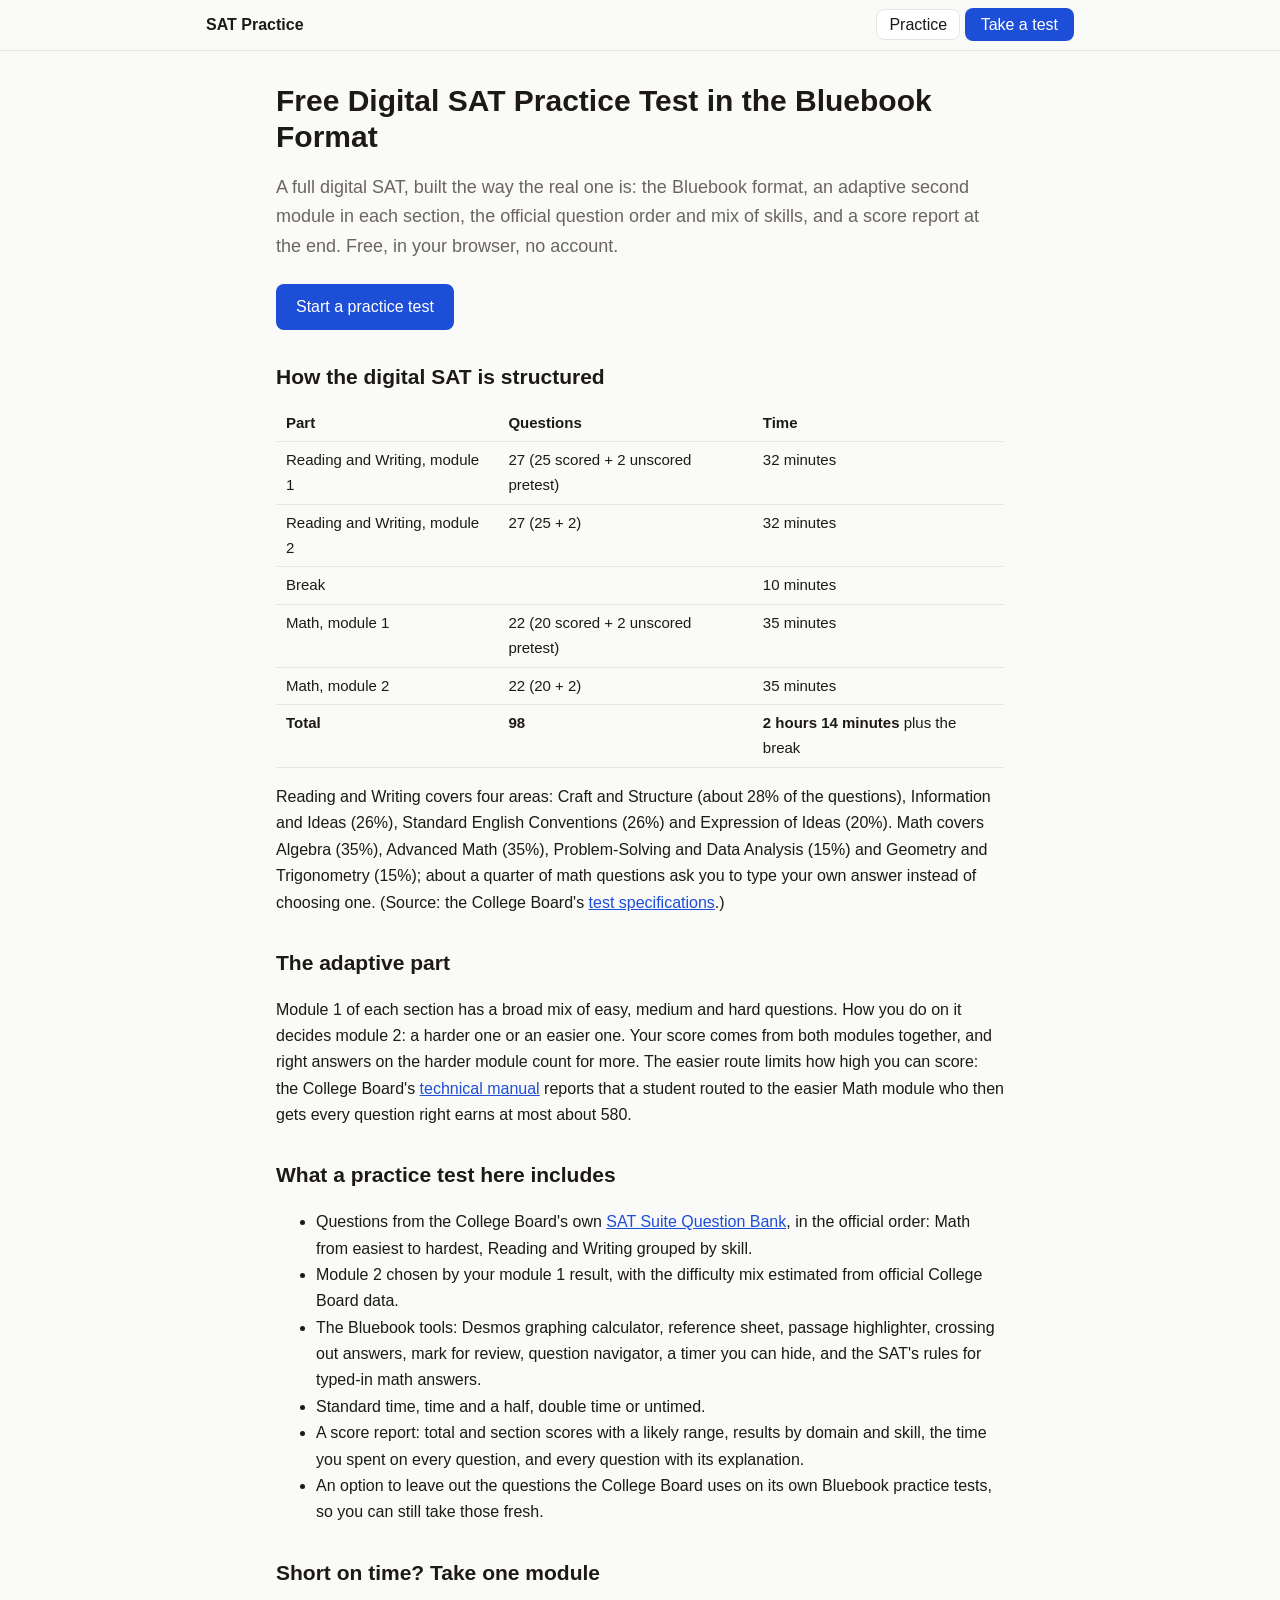
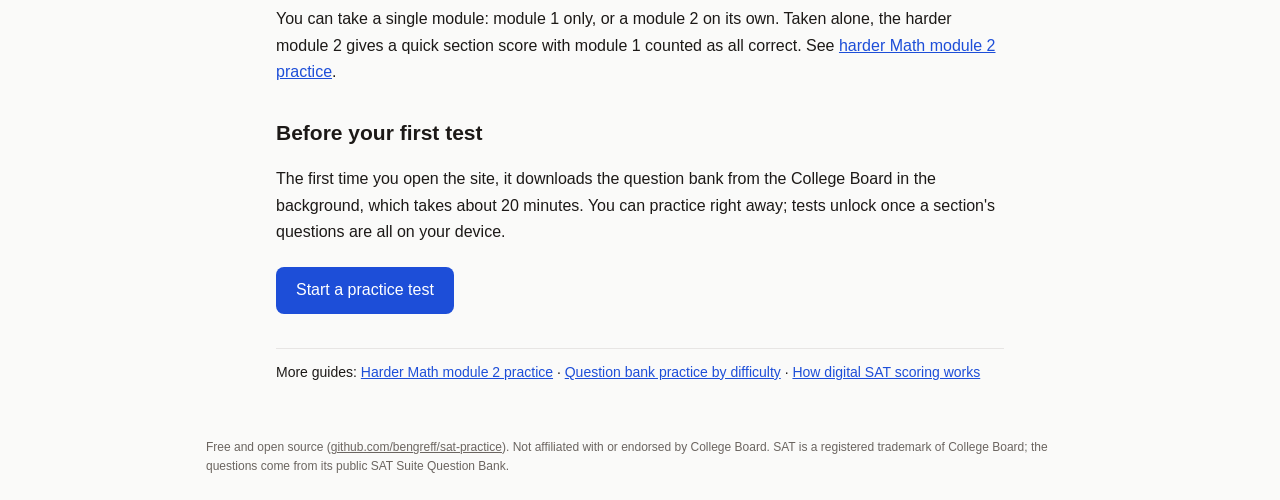
==== guides/digital-sat-practice-test.html @ 743b1fd9 "Search: titles and descriptions, Search Console tag, structured data, crawlable about text, four gui" ====
<!doctype html>
<html lang="en">
<head>
<meta charset="utf-8">
<meta name="viewport" content="width=device-width, initial-scale=1">
<title>Free Digital SAT Practice Test in the Bluebook Format | SAT Practice</title>
<meta name="description" content="Take a free full-length digital SAT practice test: two Reading and Writing modules, two Math modules, an adaptive second module, Desmos, and a full score report.">
<link rel="canonical" href="https://bengreff.github.io/sat-practice/guides/digital-sat-practice-test.html">
<meta name="theme-color" content="#1d4ed8">
<meta name="color-scheme" content="light dark">
<meta property="og:type" content="article">
<meta property="og:site_name" content="SAT Practice">
<meta property="og:title" content="Free Digital SAT Practice Test in the Bluebook Format">
<meta property="og:description" content="Take a free full-length digital SAT practice test: two Reading and Writing modules, two Math modules, an adaptive second module, Desmos, and a full score report.">
<meta property="og:image" content="https://bengreff.github.io/sat-practice/docs/preview.png">
<meta property="og:url" content="https://bengreff.github.io/sat-practice/guides/digital-sat-practice-test.html">
<meta name="twitter:card" content="summary_large_image">
<link rel="icon" href="../icon.svg" type="image/svg+xml">
<link rel="stylesheet" href="../app/style.css">
<script type="application/ld+json">
{"@context": "https://schema.org", "@type": "Article", "headline": "Free Digital SAT Practice Test in the Bluebook Format", "description": "Take a free full-length digital SAT practice test: two Reading and Writing modules, two Math modules, an adaptive second module, Desmos, and a full score report.", "url": "https://bengreff.github.io/sat-practice/guides/digital-sat-practice-test.html", "dateModified": "2026-10-13", "author": {"@type": "Person", "name": "bengreff", "url": "https://github.com/bengreff"}, "publisher": {"@type": "Organization", "name": "SAT Practice", "url": "https://bengreff.github.io/sat-practice/"}, "isPartOf": {"@type": "WebSite", "name": "SAT Practice", "url": "https://bengreff.github.io/sat-practice/"}}
</script>
</head>
<body>
<header class="guide-top"><div class="wrap"><a class="home" href="../">SAT Practice</a>
  <span><a class="btn-lite" href="../#practice">Practice</a> <a class="btn" href="../#tests">Take a test</a></span></div></header>
<main class="guide">
<h1>Free Digital SAT Practice Test in the Bluebook Format</h1>
<p class="lede">A full digital SAT, built the way the real one is: the Bluebook format, an adaptive second module in each section,
the official question order and mix of skills, and a score report at the end. Free, in your browser, no account.</p>
<p class="cta"><a class="btn" href="../#tests">Start a practice test</a></p>
<h2>How the digital SAT is structured</h2>
<table><tr><th>Part</th><th>Questions</th><th>Time</th></tr>
<tr><td>Reading and Writing, module 1</td><td>27 (25 scored + 2 unscored pretest)</td><td>32 minutes</td></tr>
<tr><td>Reading and Writing, module 2</td><td>27 (25 + 2)</td><td>32 minutes</td></tr>
<tr><td>Break</td><td></td><td>10 minutes</td></tr>
<tr><td>Math, module 1</td><td>22 (20 scored + 2 unscored pretest)</td><td>35 minutes</td></tr>
<tr><td>Math, module 2</td><td>22 (20 + 2)</td><td>35 minutes</td></tr>
<tr><td><b>Total</b></td><td><b>98</b></td><td><b>2 hours 14 minutes</b> plus the break</td></tr></table>
<p>Reading and Writing covers four areas: Craft and Structure (about 28% of the questions), Information and Ideas (26%),
Standard English Conventions (26%) and Expression of Ideas (20%). Math covers Algebra (35%), Advanced Math (35%),
Problem-Solving and Data Analysis (15%) and Geometry and Trigonometry (15%); about a quarter of math questions ask you to type
your own answer instead of choosing one. (Source: the College Board's <a href="https://satsuite.collegeboard.org/media/pdf/digital-sat-test-spec-overview.pdf">test specifications</a>.)</p>
<h2>The adaptive part</h2>
<p>Module 1 of each section has a broad mix of easy, medium and hard questions. How you do on it decides module 2: a harder one
or an easier one. Your score comes from both modules together, and right answers on the harder module count for more. The easier
route limits how high you can score: the College Board's <a href="https://research.collegeboard.org/media/pdf/Digital%20SAT%20Suite%20of%20Assessments%20Technical%20Manual-FINAL.pdf">technical manual</a> reports that a student routed to the
easier Math module who then gets every question right earns at most about 580.</p>
<h2>What a practice test here includes</h2>
<ul>
<li>Questions from the College Board's own <a href="https://satsuitequestionbank.collegeboard.org/">SAT Suite Question Bank</a>, in the official order: Math from easiest to
hardest, Reading and Writing grouped by skill.</li>
<li>Module 2 chosen by your module 1 result, with the difficulty mix estimated from official College Board data.</li>
<li>The Bluebook tools: Desmos graphing calculator, reference sheet, passage highlighter, crossing out answers, mark for review,
question navigator, a timer you can hide, and the SAT's rules for typed-in math answers.</li>
<li>Standard time, time and a half, double time or untimed.</li>
<li>A score report: total and section scores with a likely range, results by domain and skill, the time you spent on every
question, and every question with its explanation.</li>
<li>An option to leave out the questions the College Board uses on its own Bluebook practice tests, so you can still take those
fresh.</li></ul>
<h2>Short on time? Take one module</h2>
<p>You can take a single module: module 1 only, or a module 2 on its own. Taken alone, the harder module 2 gives a quick section
score with module 1 counted as all correct. See <a href="harder-math-module-2.html">harder Math module 2 practice</a>.</p>
<h2>Before your first test</h2>
<p>The first time you open the site, it downloads the question bank from the College Board in the background, which takes about
20 minutes. You can practice right away; tests unlock once a section's questions are all on your device.</p>
<p class="cta"><a class="btn" href="../#tests">Start a practice test</a></p>
<p class="related">More guides: <a href="harder-math-module-2.html">Harder Math module 2 practice</a> · <a href="sat-question-bank-practice.html">Question bank practice by difficulty</a> · <a href="how-digital-sat-scoring-works.html">How digital SAT scoring works</a></p>
</main>
<footer class="wrap foot">Free and open source (<a href="https://github.com/bengreff/sat-practice">github.com/bengreff/sat-practice</a>).
  Not affiliated with or endorsed by College Board. SAT is a registered trademark of College Board; the questions come from
  its public SAT Suite Question Bank.</footer>
</body>
</html>
---- app/style.css ----
:root {
  --bg:#fafaf9; --card:#fff; --text:#1c1917; --muted:#6b6560; --line:#e7e5e4; --soft:#f5f5f4;
  --accent:#1d4ed8; --accent-soft:#dbeafe; --ok:#15803d; --okbg:#f0fdf4; --bad:#b91c1c; --badbg:#fef2f2; --warn:#b45309;
  --grid:#e7e5e4; --shadow:0 8px 30px rgba(0,0,0,.12);
}
@media (prefers-color-scheme: dark) {
  :root {
    --bg:#0c0a09; --card:#1c1917; --text:#f5f5f4; --muted:#a8a29e; --line:#2e2a27; --soft:#262220;
    --accent:#60a5fa; --accent-soft:#1e3a5f; --ok:#4ade80; --okbg:#052e16; --bad:#f87171; --badbg:#3f0d0d; --warn:#fbbf24;
    --grid:#2e2a27; --shadow:0 8px 30px rgba(0,0,0,.5);
  }
  .q-body svg, .stimulus svg, .rationale svg, .q-body img:not(.math-img), .stimulus img:not(.math-img), .rationale img:not(.math-img) { background:#fff; border-radius:6px; color:#000; }
  img.math-img { filter:invert(.93); }
  .btn { color:#0c0a09 !important; }
}
* { box-sizing:border-box; }
[hidden] { display:none !important; }
html { -webkit-text-size-adjust:100%; }
body { margin:0; background:var(--bg); color:var(--text); font:16px/1.6 -apple-system, BlinkMacSystemFont, "Segoe UI", Roboto, sans-serif; }
a { color:var(--accent); }
.wrap { max-width:900px; margin:0 auto; padding:0 16px; }
main.wrap { padding-top:16px; padding-bottom:64px; }
select, button, input, textarea { font:inherit; color:inherit; }
select, input[type=number], input[type=date], input[type=search] { background:var(--card); border:1px solid var(--line); border-radius:6px; padding:4px 8px; max-width:100%; }
h3 { font-size:15px; margin:22px 0 8px; }
.muted { color:var(--muted); } .small { font-size:13px; } .ok { color:var(--ok); } .bad { color:var(--bad); }
pre { background:var(--soft); border:1px solid var(--line); border-radius:6px; padding:8px 10px; overflow-x:auto; font-size:13px; }
code { font-size:.92em; }

/* header */
header.top { position:sticky; top:0; z-index:20; background:var(--bg); border-bottom:1px solid var(--line); }
.top-inner { display:flex; align-items:center; gap:14px; flex-wrap:wrap; padding-top:10px; padding-bottom:10px; }
h1 { font-size:17px; margin:0; font-weight:650; }
nav { display:flex; gap:2px; flex-wrap:wrap; }
nav button { background:none; border:0; padding:5px 10px; border-radius:6px; cursor:pointer; color:var(--muted); font-weight:500; }
nav button.on { background:var(--card); color:var(--text); box-shadow:0 0 0 1px var(--line); }
#sync { margin-left:auto; font-size:13px; color:var(--warn); }
#sync.linked { color:var(--ok); }
#dl { position:relative; border-top:1px solid var(--line); font-size:13px; color:var(--muted); }
#dl .dl-fill { position:absolute; left:0; top:0; bottom:0; width:0; background:var(--accent-soft); transition:width .3s; }
#dl .dl-text { position:relative; padding-top:4px; padding-bottom:4px; }
body.testing nav, body.testing #dl, body.testing .foot, body.testing .about { display:none; }
.about { font-size:13px; color:var(--muted); border-top:1px solid var(--line); padding-top:12px; margin-bottom:8px; }
.about h2 { font-size:14px; color:var(--text); margin:0 0 6px; } .about p { margin:0 0 8px; max-width:900px; }
.foot { font-size:12px; color:var(--muted); padding-bottom:24px; } .foot a { color:inherit; }

/* generic */
.bar-top { display:flex; justify-content:space-between; align-items:center; gap:12px; flex-wrap:wrap; margin-bottom:12px; color:var(--muted); font-size:14px; font-variant-numeric:tabular-nums; }
.bar-top b { color:var(--text); }
.card { background:var(--card); border:1px solid var(--line); border-radius:10px; padding:24px; }
.panel { background:var(--card); border:1px solid var(--line); border-radius:10px; padding:14px 18px; margin-bottom:14px; }
.panel h3 { margin-top:4px; }
.panel.danger { border-color:color-mix(in srgb, var(--bad) 40%, var(--line)); }
.btn { background:var(--accent); color:#fff; border:0; border-radius:8px; padding:8px 16px; cursor:pointer; font-weight:500; }
.btn:disabled { opacity:.4; cursor:default; }
.btn-lite { background:var(--card); border:1px solid var(--line); border-radius:8px; padding:6px 12px; cursor:pointer; }
.btn-lite:hover { border-color:var(--muted); }
.btn.small, .btn-lite.small { padding:3px 10px; font-size:13px; }
.filebtn { display:inline-block; }
.hint { margin-top:10px; font-size:12px; color:var(--muted); text-align:right; }
.chip { background:var(--card); border:1px solid var(--line); border-radius:999px; padding:3px 12px; cursor:pointer; font-size:13px; }
.chip:hover { border-color:var(--muted); } .chip.accent { border-color:var(--accent); color:var(--accent); }
.toast { position:fixed; left:50%; bottom:24px; transform:translateX(-50%); background:var(--text); color:var(--bg); padding:10px 16px; border-radius:8px; z-index:100; box-shadow:var(--shadow); max-width:90vw; font-size:14px; }
.empty { color:var(--muted); font-size:14px; padding:12px 14px; }
table.data { border-collapse:collapse; width:100%; font-size:14px; font-variant-numeric:tabular-nums; }
table.data th, table.data td { text-align:left; padding:6px 10px; border-bottom:1px solid var(--line); }
table.data tr[data-open] { cursor:pointer; } table.data tr[data-open]:hover { background:var(--soft); }
.table-wrap { overflow-x:auto; background:var(--card); border:1px solid var(--line); border-radius:10px; }

/* question */
.meta { font-size:13px; color:var(--muted); margin-bottom:10px; display:flex; justify-content:space-between; gap:10px; flex-wrap:wrap; }
.meta-r { display:flex; gap:8px; align-items:center; }
.band, .bandtag { font-size:11px; font-weight:600; padding:1px 7px; border-radius:10px; border:1px solid var(--line); white-space:nowrap; }
.band.b7, .bandtag.b7, .band.b6, .bandtag.b6 { color:var(--bad); border-color:var(--bad); }
.band.b4, .bandtag.b4, .band.b5, .bandtag.b5 { color:var(--warn); border-color:var(--warn); }
.q-tools { display:flex; gap:10px; align-items:center; margin-bottom:12px; font-size:13px; color:var(--muted); flex-wrap:wrap; }
.tool { background:none; border:1px solid var(--line); border-radius:6px; padding:2px 8px; cursor:pointer; display:inline-flex; gap:6px; align-items:center; color:var(--muted); font-size:13px; }
.tool.on, .flag.on, .mark.on { color:var(--bad); border-color:var(--bad); }
.elapsed { margin-left:auto; font-variant-numeric:tabular-nums; }
.stimulus { border-left:3px solid var(--line); padding-left:14px; margin-bottom:12px; }
.stimulus p:first-child, .stem p:first-child, .rationale p:first-child { margin-top:0; }
.stem { font-weight:500; }
figure { margin:12px 0; overflow-x:auto; }
.q-body svg, .stimulus svg, .rationale svg { max-width:100%; height:auto; }
.q-body img, .stimulus img, .rationale img { max-width:100%; }
img.math-img { vertical-align:middle; }
.q-body table, .stimulus table, .rationale table { border-collapse:collapse; margin:8px 0; font-size:14px; }
.q-body td, .q-body th, .stimulus td, .stimulus th, .rationale td, .rationale th { border:1px solid var(--line); padding:4px 10px; text-align:center; }
.sr-only { position:absolute; width:1px; height:1px; overflow:hidden; clip:rect(0 0 0 0); }
.italic { font-style:italic; }
math { font-size:1.08em; }
.choices { display:flex; flex-direction:column; gap:8px; margin-top:16px; }
.choice-row { display:flex; gap:8px; align-items:stretch; }
.choice { flex:1; display:flex; gap:12px; text-align:left; background:transparent; border:1px solid var(--line); border-radius:8px; padding:10px 14px; cursor:pointer; }
.choice:hover:not(:disabled) { border-color:var(--muted); }
.choice p { margin:0; } .choice .l { font-weight:600; min-width:1.2em; }
.choice.sel { border-color:var(--accent); box-shadow:0 0 0 1px var(--accent); }
.choice.right { border-color:var(--ok); background:var(--okbg); }
.choice.wrong { border-color:var(--bad); background:var(--badbg); }
.choice:disabled { cursor:default; }
.strike { display:none; width:34px; background:none; border:1px solid var(--line); border-radius:8px; cursor:pointer; color:var(--muted); font-weight:600; text-decoration:line-through; }
.elim-on .strike { display:block; }
.choice-row.struck .choice { opacity:.45; } .choice-row.struck .choice .c { text-decoration:line-through; }
.choice-row.struck .strike { color:var(--text); text-decoration:none; }
.spr { margin-top:16px; display:flex; flex-direction:column; gap:4px; }
.spr input { width:200px; padding:8px 10px; border:1px solid var(--line); border-radius:8px; background:transparent; }
.spr-hint { font-size:12px; color:var(--muted); }
.actions { margin-top:18px; display:flex; gap:12px; align-items:center; flex-wrap:wrap; }
.verdict { font-weight:600; } .verdict.ok { color:var(--ok); } .verdict.bad { color:var(--bad); }
.prior { margin-top:14px; font-size:14px; color:var(--muted); }
.notes { display:block; width:100%; margin-top:14px; min-height:64px; padding:10px 12px; resize:vertical; font-size:15px; background:transparent; border:1px solid var(--line); border-radius:8px; }
.notes:focus { outline:none; border-color:var(--accent); }
.rationale { margin-top:18px; padding-top:14px; border-top:1px solid var(--line); font-size:15px; }

/* welcome */
.welcome ul { padding-left:20px; margin:8px 0 12px; font-size:15px; }
.welcome li { margin:4px 0; }

/* practice settings */
.presets { display:flex; gap:6px; flex-wrap:wrap; margin-bottom:12px; }
.grid2 { display:grid; grid-template-columns:1fr 1fr; gap:12px; }
.grid2 .span2 { grid-column:1 / -1; }
fieldset { border:1px solid var(--line); border-radius:8px; padding:8px 12px; margin:0; min-width:0; }
legend { font-size:13px; font-weight:600; padding:0 4px; }
label.row, summary.row { display:flex; justify-content:space-between; align-items:center; gap:10px; font-size:14px; padding:3px 0; }
.bands { display:grid; grid-template-columns:1fr 1fr; column-gap:14px; }
.dom-row { display:grid; grid-template-columns:1fr auto; align-items:start; gap:8px; padding:3px 0; font-size:14px; }
.dom-row summary { cursor:pointer; }
.skills { display:flex; flex-direction:column; padding:4px 0 6px 18px; font-size:13px; }

/* stats */
.tiles { display:grid; grid-template-columns:repeat(auto-fill, minmax(130px, 1fr)); gap:8px; margin-bottom:10px; }
.tile { background:var(--card); border:1px solid var(--line); border-radius:10px; padding:10px 14px; }
.tile .k { font-size:12px; color:var(--muted); }
.tile .v { font-size:20px; font-weight:600; font-variant-numeric:tabular-nums; }
.tile.hero .v { font-size:28px; }
.charts { display:grid; grid-template-columns:repeat(auto-fit, minmax(300px, 1fr)); gap:12px; margin:12px 0; }
figure.chart { margin:0; background:var(--card); border:1px solid var(--line); border-radius:10px; padding:10px 12px; }
figure.chart figcaption { font-size:14px; font-weight:600; margin-bottom:4px; }
figure.chart svg { width:100%; height:auto; display:block; }
figure.chart details { font-size:13px; }
svg .grid { stroke:var(--grid); stroke-width:1; }
svg .axis { fill:var(--muted); font-size:11px; }
svg .mark { fill:var(--accent); }
svg .line-mark { fill:none; stroke:var(--accent); stroke-width:2; stroke-linejoin:round; }
svg .cross { stroke:var(--muted); stroke-dasharray:3 3; }
svg .dot { fill:var(--accent); stroke:var(--card); stroke-width:2; }
svg .hit { cursor:default; }
.chart-tip { position:fixed; z-index:60; pointer-events:none; background:var(--text); color:var(--bg); font-size:12px; padding:4px 8px; border-radius:6px; }
.empty-chart { padding:40px 0; text-align:center; }
.srow { display:grid; grid-template-columns:1fr 90px 44px 58px 70px; gap:10px; align-items:center; padding:5px 12px; font-size:14px; font-variant-numeric:tabular-nums; }
.srow .num { text-align:right; }
.srow.head { font-size:12px; color:var(--muted); }
.srow.total { font-weight:600; }
.srow.skill { padding-left:30px; cursor:pointer; color:var(--muted); }
.srow.skill:hover { background:var(--soft); color:var(--text); }
.bar { height:6px; background:var(--line); border-radius:3px; overflow:hidden; }
.bar i { display:block; height:100%; background:var(--accent); border-radius:3px; }
.group { background:var(--card); border:1px solid var(--line); border-radius:10px; padding:6px 0; }
.group details > summary { list-style:none; cursor:pointer; }
.group details > summary::-webkit-details-marker { display:none; }
.group details > summary .name::before { content:'▸ '; color:var(--muted); }
.group details[open] > summary .name::before { content:'▾ '; }
.group details > summary:hover { background:var(--soft); }
.focus li { font-size:14px; }

/* browse / lists */
.filters { display:flex; gap:8px; flex-wrap:wrap; margin-bottom:10px; }
.filters select, .filters input { flex:1 1 150px; min-width:0; }
ol.list { list-style:none; margin:0 0 8px; padding:0; border:1px solid var(--line); border-radius:10px; background:var(--card); }
ol.list li { display:flex; gap:10px; padding:8px 14px; border-bottom:1px solid var(--line); font-size:14px; cursor:pointer; align-items:center; }
ol.list li:last-child { border-bottom:0; }
ol.list li:hover { background:var(--soft); }
ol.list .m { min-width:2.2em; font-weight:700; }
ol.list .n { color:var(--muted); min-width:2em; font-variant-numeric:tabular-nums; }
ol.list .t { flex:1; overflow:hidden; white-space:nowrap; text-overflow:ellipsis; }
ol.list .sk { color:var(--muted); margin-right:6px; }

/* modal & floating panels */
.modal { position:fixed; inset:0; z-index:50; background:rgba(0,0,0,.45); display:flex; justify-content:center; align-items:flex-start; overflow-y:auto; padding:32px 12px; }
.modal-inner { position:relative; width:100%; max-width:820px; }
.modal-x { position:absolute; right:-6px; top:-14px; z-index:2; width:32px; height:32px; border-radius:50%; border:1px solid var(--line); background:var(--card); cursor:pointer; }
.float-panel { position:fixed; right:16px; top:72px; z-index:70; background:var(--card); border:1px solid var(--line); border-radius:10px; box-shadow:var(--shadow); display:flex; flex-direction:column; overflow:hidden; }
.fp-head { display:flex; justify-content:space-between; align-items:center; padding:6px 10px; font-size:13px; font-weight:600; border-bottom:1px solid var(--line); cursor:move; touch-action:none; user-select:none; }
.fp-head button { background:none; border:0; cursor:pointer; font-size:14px; padding:2px 6px; }
.calc { width:min(420px, 94vw); height:min(480px, calc(100vh - 150px)); }
.calc.big { width:min(820px, 96vw); height:min(640px, calc(100vh - 150px)); }
.calc iframe { flex:1; border:0; width:100%; background:#fff; }
.refsheet { width:min(420px, 94vw); max-height:80vh; }
.ref-body { padding:10px 14px; overflow-y:auto; font-size:14px; }
.ref-body th { text-align:left; padding:3px 10px 3px 0; font-weight:600; vertical-align:top; } .ref-body td { padding:3px 0; }

/* test runner: full screen, laid out like Bluebook */
body.testing header.top, body.testing .foot { display:none; }
body.testing main.wrap { max-width:none; padding:0; }
.runner { display:grid; grid-template-rows:auto minmax(0, 1fr) auto; height:100vh; height:100dvh; }
.runner.center { display:flex; align-items:center; justify-content:center; text-align:center; padding:16px; }
.run-top, .run-bottom { display:grid; grid-template-columns:1fr auto 1fr; align-items:center; gap:12px; padding:8px 20px; background:var(--card); }
.run-top { border-bottom:2px dashed var(--line); }
.run-bottom { border-top:2px dashed var(--line); }
.run-title { display:flex; flex-direction:column; align-items:flex-start; gap:2px; font-size:15px; }
.linkbtn { background:none; border:0; padding:0; color:var(--accent); cursor:pointer; font-size:13px; }
.run-tools { justify-self:end; display:flex; gap:2px; align-items:center; flex-wrap:wrap; }
.tool-btn { background:none; border:1px solid transparent; border-radius:8px; padding:6px 10px; cursor:pointer; color:var(--text); font-size:13px; }
.tool-btn:hover { border-color:var(--line); } .tool-btn.on { border-color:var(--accent); color:var(--accent); background:var(--accent-soft); }
.menu-wrap { position:relative; }
.menu { position:absolute; right:0; top:calc(100% + 4px); z-index:45; display:flex; flex-direction:column; min-width:190px; padding:4px;
  background:var(--card); border:1px solid var(--line); border-radius:8px; box-shadow:var(--shadow); }
.menu[hidden] { display:none; }
.menu button { background:none; border:0; text-align:left; padding:8px 10px; border-radius:6px; cursor:pointer; color:var(--text); }
.menu button:hover { background:var(--soft); }
.timer { display:flex; align-items:center; gap:8px; font-weight:700; font-variant-numeric:tabular-nums; font-size:20px; }
.timer.warn .t { color:var(--bad); }
.timer.big { font-size:44px; justify-content:center; margin:8px 0 0; }
.run-main { overflow:auto; padding:18px 24px; }
@media (min-width:1100px) { body.calc-open .run-main { padding-right:460px; } }
.run-main:has(.rq.split) { overflow:hidden; padding:0 0 0 0; }
.run-name { color:var(--muted); font-size:13px; overflow:hidden; text-overflow:ellipsis; white-space:nowrap; }
.navbtn { justify-self:center; background:var(--text); color:var(--bg); border:0; border-radius:8px; padding:7px 16px; cursor:pointer; font-weight:600; }
.run-nav { justify-self:end; display:flex; gap:8px; }
.grow { flex:1; }
.rq { max-width:820px; margin:0 auto; }
.rq.split { max-width:none; height:100%; display:grid; grid-template-columns:var(--split, 1fr) 6px 1fr; }
.rq.split .rq-left, .rq.split .rq-right { overflow:auto; padding:18px 24px; min-height:0; }
.rq-left .stimulus { border:0; padding:0; font-size:16px; line-height:1.6; }
.divider { cursor:col-resize; background:var(--line); touch-action:none; }
.divider:hover, .divider:active { background:var(--muted); }
.rq-head { display:flex; gap:10px; align-items:center; background:var(--soft); border-bottom:2px dashed var(--line); border-radius:6px 6px 0 0; padding:4px 8px; margin-bottom:14px; }
.qnum { background:var(--text); color:var(--bg); font-weight:700; border-radius:4px; padding:0 8px; }
.tool.abc { font-weight:700; letter-spacing:1px; }
mark.hl { background:#fde68a; color:#1c1917; border-radius:2px; padding:0 1px; }
.hl-mode .hl-area { cursor:text; } .hl-mode mark.hl { cursor:pointer; }
.spr-rules { font-size:14px; color:var(--muted); } .spr-rules h4 { color:var(--text); margin-top:0; } .spr-rules li { margin:4px 0; }
.pop { position:fixed; z-index:48; left:50%; top:76px; transform:translateX(-50%); width:min(600px, 94vw); max-height:75vh; overflow:auto;
  background:var(--card); border:1px solid var(--line); border-radius:10px; box-shadow:var(--shadow); padding:16px 20px; }
.pop h4 { margin:12px 0 4px; } .pop ul { padding-left:20px; } kbd { border:1px solid var(--line); border-bottom-width:2px; border-radius:4px; padding:0 5px; font-size:12px; }
.navpop { position:fixed; left:50%; bottom:64px; transform:translateX(-50%); z-index:40; background:var(--card); border:1px solid var(--line); border-radius:10px; box-shadow:var(--shadow); padding:12px 16px; width:min(520px, 94vw); }
.np-head { display:flex; justify-content:space-between; align-items:center; } .np-head .modal-x { position:static; }
.qgrid { display:flex; flex-wrap:wrap; gap:6px; margin:10px 0; }
.qgrid button { width:38px; height:38px; border:1px dashed var(--muted); border-radius:6px; background:var(--card); cursor:pointer; font-weight:600; position:relative; color:var(--accent); }
.qgrid button.answered { border:1px solid var(--accent); background:var(--accent); color:var(--card); }
.qgrid button.marked::after { content:'⚑'; position:absolute; top:-9px; right:-5px; color:var(--bad); font-size:12px; }
.qgrid button.current { outline:2px solid var(--text); outline-offset:2px; }
.legend { font-size:12px; color:var(--muted); display:flex; gap:6px; align-items:center; flex-wrap:wrap; }
.lg { display:inline-block; width:12px; height:12px; border:1px dashed var(--muted); border-radius:3px; }
.lg.answered { border:1px solid var(--accent); background:var(--accent); }
.lg.marked { border:1px solid var(--bad); }
.lg.current { border:1px solid var(--text); outline:1px solid var(--text); outline-offset:1px; }
.review-page { max-width:600px; margin:20px auto; text-align:center; } .review-page .qgrid, .review-page .legend { justify-content:center; }
.break-card { max-width:460px; background:var(--card); border:1px solid var(--line); border-radius:12px; padding:24px 28px; }
.frac { display:inline-flex; flex-direction:column; vertical-align:middle; text-align:center; font-size:.85em; line-height:1.15; margin:0 2px; }
.frac > span:first-child { border-bottom:1px solid currentColor; }
.spr-preview { font-size:14px; min-height:1.8em; display:flex; align-items:center; gap:6px; }
.spr-preview span:empty::after { content:'—'; color:var(--muted); }
.confirm-msg { font-size:15px; margin-top:4px; } .confirm-btns { display:flex; justify-content:flex-end; gap:8px; margin-bottom:0; }
.btn.danger { background:var(--bad); }
.modal-inner.small { max-width:440px; margin-top:12vh; }

/* tests tab */
.resume-card { display:flex; justify-content:space-between; align-items:center; gap:12px; flex-wrap:wrap; border-color:var(--accent); }
.test-cards { display:grid; grid-template-columns:repeat(auto-fit, minmax(210px, 1fr)); gap:10px; }
.test-card { display:flex; flex-direction:column; gap:4px; text-align:left; background:var(--card); border:1px solid var(--line); border-radius:10px;
  padding:14px 16px; cursor:pointer; color:var(--text); font:inherit; }
.test-card:hover:not(:disabled) { border-color:var(--accent); }
.test-card.primary { border-color:var(--accent); box-shadow:0 0 0 1px var(--accent); }
.test-card b { font-size:16px; } .test-card .len { font-size:13px; color:var(--accent); font-weight:600; } .test-card .about { font-size:13px; color:var(--muted); }
.test-card:disabled, .chip:disabled { opacity:.45; cursor:not-allowed; }
.panel h4 { margin:16px 0 4px; }
.single { display:flex; flex-wrap:wrap; gap:6px; margin:6px 0 4px; }
.builder { margin:12px 0 4px; } .builder summary, .how summary { cursor:pointer; font-size:14px; font-weight:600; }
.how summary { color:var(--muted); font-weight:500; margin-top:10px; }
.brow { display:flex; flex-wrap:wrap; align-items:center; gap:6px 16px; padding:8px 0; border-bottom:1px solid var(--line); font-size:14px; }
.brow b { min-width:150px; }
.test-opts { display:flex; flex-direction:column; gap:8px; margin-top:14px; padding-top:12px; border-top:1px solid var(--line); font-size:14px; }
.chart.history { margin:0 0 10px; } .chart.history svg { width:100%; height:auto; }
.chart.history path { fill:none; stroke-width:2; } .hl-rw { stroke:var(--accent); } .hl-math { stroke:var(--warn); }
.pt-rw { fill:var(--accent); } .pt-math { fill:var(--warn); } .lg-rw { color:var(--accent); font-size:12px; } .lg-math { color:var(--warn); font-size:12px; }

/* score report */
.score-row { display:flex; gap:10px; flex-wrap:wrap; margin-bottom:10px; }
.score-card { flex:1 1 200px; background:var(--card); border:1px solid var(--line); border-radius:10px; padding:14px 18px; }
.score-card .k { font-size:13px; color:var(--muted); } .score-card .v { font-size:36px; font-weight:700; font-variant-numeric:tabular-nums; line-height:1.2; }
.score-card.hero { border-color:var(--accent); } .score-card.hero .v { font-size:46px; color:var(--accent); }
.score-card .mods { list-style:none; padding:0; margin:8px 0 0; font-size:13px; } .score-card .mods li { margin:2px 0; }
.report-actions { display:flex; gap:8px; flex-wrap:wrap; margin:12px 0; }
.ks { display:grid; grid-template-columns:repeat(auto-fit, minmax(340px, 1fr)); gap:12px; } .ks h4 { margin:0 0 6px; }
.ks .srow { grid-template-columns:minmax(0, 1fr) 80px 44px 52px; }
.srow.sub .name { padding-left:22px; color:var(--muted); }
.pace { background:var(--card); border:1px solid var(--line); border-radius:10px; padding:10px 14px; margin-bottom:10px; }
.pace-head { display:flex; justify-content:space-between; gap:10px; flex-wrap:wrap; font-size:14px; }
.pace-chart { width:100%; height:auto; display:block; margin-top:6px; }
.pace-chart rect.right { fill:var(--ok); } .pace-chart rect.wrong { fill:var(--bad); } .pace-chart rect.pre { fill:var(--muted); opacity:.6; }
.pace-chart line.avg { stroke:var(--text); stroke-dasharray:4 3; opacity:.45; }
.qfilter .chip.on { border-color:var(--accent); color:var(--accent); }
.qrows tbody tr { cursor:pointer; } .qrows tbody tr:hover { background:var(--soft); } .qrows td.num, .qrows th.num { text-align:right; }
.qtable h4 { margin:14px 0 6px; }
.rev-nav { display:flex; justify-content:space-between; align-items:center; gap:8px; margin-bottom:12px; flex-wrap:wrap; }
.plan-scores { display:grid; grid-template-columns:repeat(auto-fit, minmax(150px, 1fr)); gap:10px; margin-bottom:12px; }
.plan-scores label { display:flex; flex-direction:column; font-size:13px; gap:4px; }
.suggestion ul { padding-left:20px; }

@media (max-width:720px) {
  .card { padding:16px; }
  .grid2 { grid-template-columns:1fr; }
  .run-top { grid-template-columns:1fr auto; padding:6px 12px; } .run-tools { grid-column:1 / -1; justify-self:start; }
  .run-bottom { grid-template-columns:auto 1fr; padding:8px 12px; } .run-name { display:none; } .navbtn { justify-self:start; }
  .run-main { padding:14px 14px; } .run-main:has(.rq.split) { overflow:auto; }
  .rq.split { grid-template-columns:1fr; height:auto; } .divider { display:none; }
  .rq.split .rq-left, .rq.split .rq-right { overflow:visible; padding:14px; }
  .rq.split .rq-left { border-bottom:2px dashed var(--line); }
  .rq.split .rq-left:has(.spr-rules) { display:none; }   /* the entry rules are under Directions */
  .rq.split:has(.spr-rules) { display:block; }
  .srow { grid-template-columns:1fr 50px 40px 52px; } .srow .seen { display:none; }
  nav button { padding:5px 7px; }
}

/* guide pages */
.guide-top { border-bottom:1px solid var(--line); background:var(--bg); }
.guide-top .wrap { display:flex; align-items:center; justify-content:space-between; gap:12px; padding-top:12px; padding-bottom:12px; }
.guide-top a { text-decoration:none; } .guide-top a.home { font-weight:700; color:var(--text); } .guide-top .btn-lite { color:var(--text); }
.guide { max-width:760px; margin:0 auto; padding:24px 16px 40px; font-size:16px; line-height:1.65; }
.guide h1 { font-size:30px; line-height:1.2; margin:8px 0 12px; } .guide h2 { font-size:21px; margin:30px 0 8px; }
.guide .lede { font-size:18px; color:var(--muted); }
.guide table { border-collapse:collapse; width:100%; font-size:15px; margin:10px 0; }
.guide th, .guide td { text-align:left; padding:6px 10px; border-bottom:1px solid var(--line); vertical-align:top; }
.guide .cta { margin:22px 0; } .guide .cta .btn { font-size:16px; padding:10px 20px; text-decoration:none; display:inline-block; }
.guide .related { border-top:1px solid var(--line); margin-top:34px; padding-top:12px; font-size:14px; }
.guide .note { font-size:14px; color:var(--muted); }
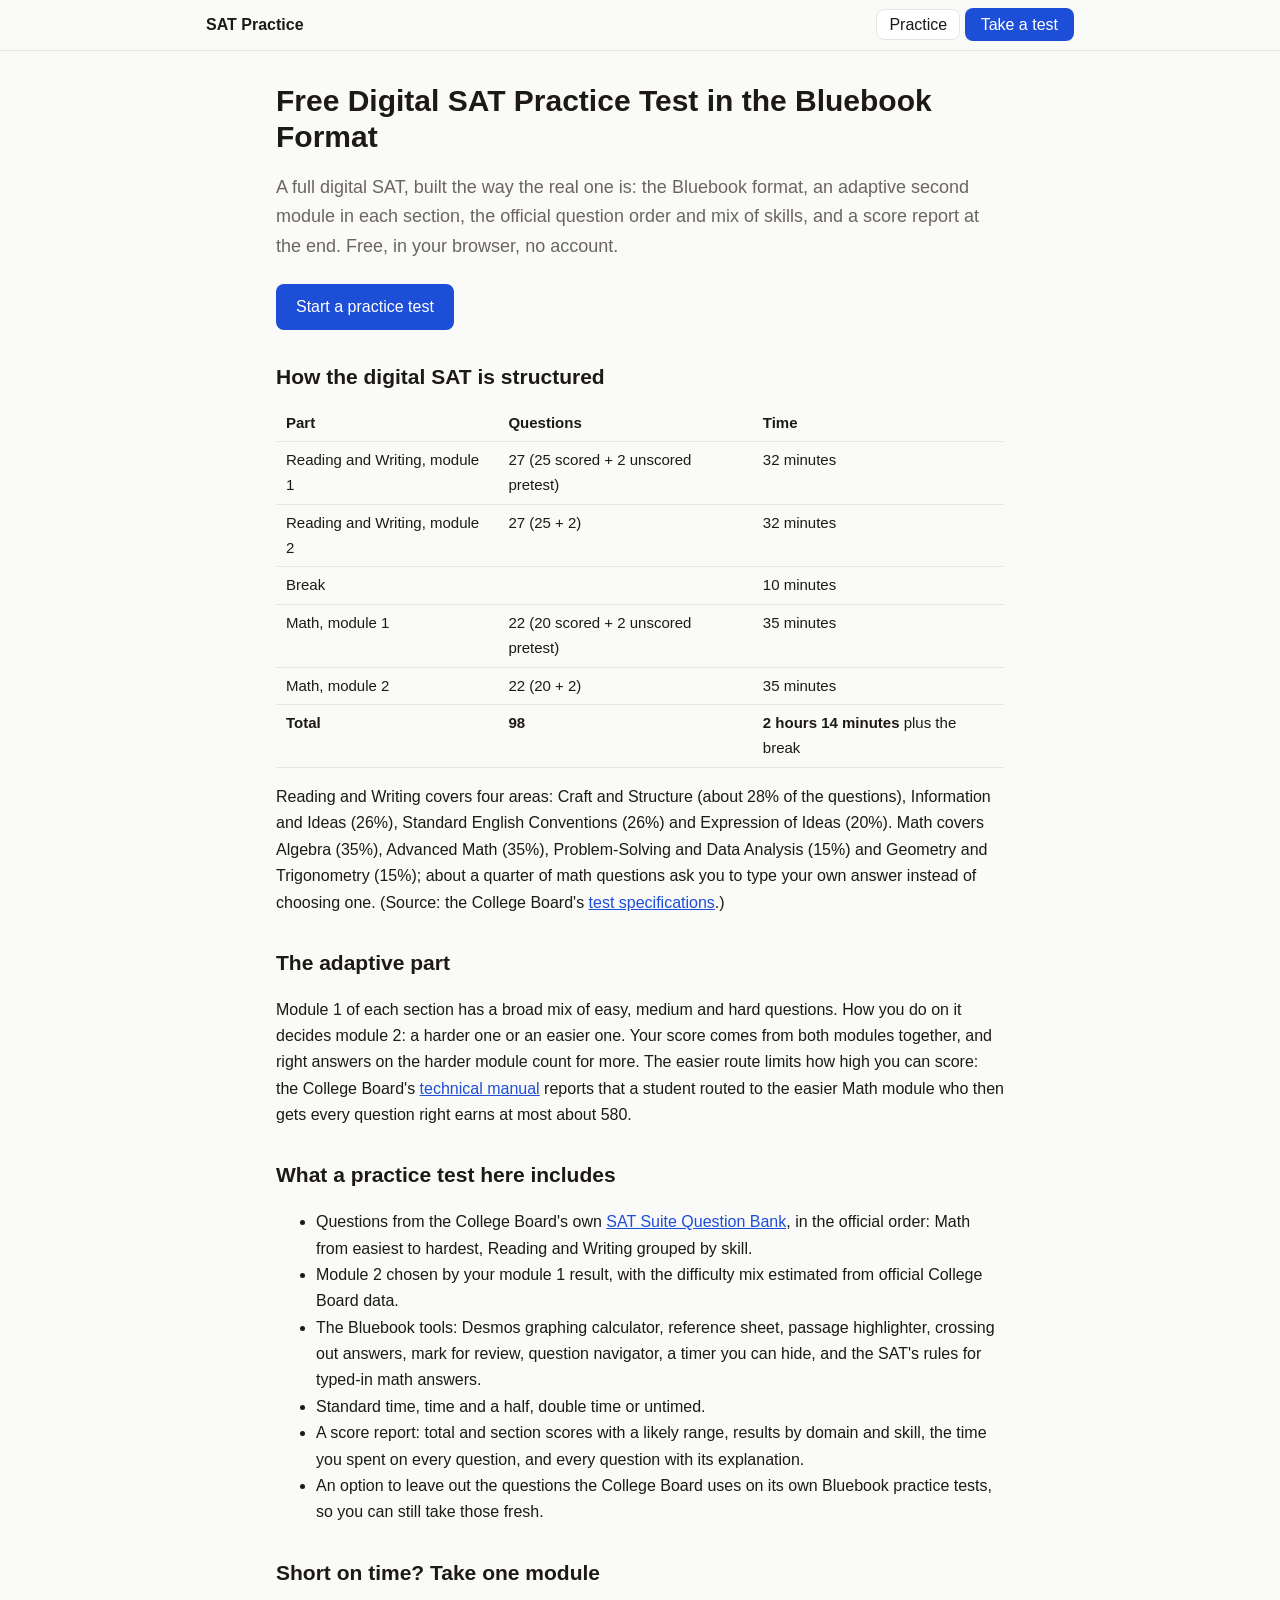
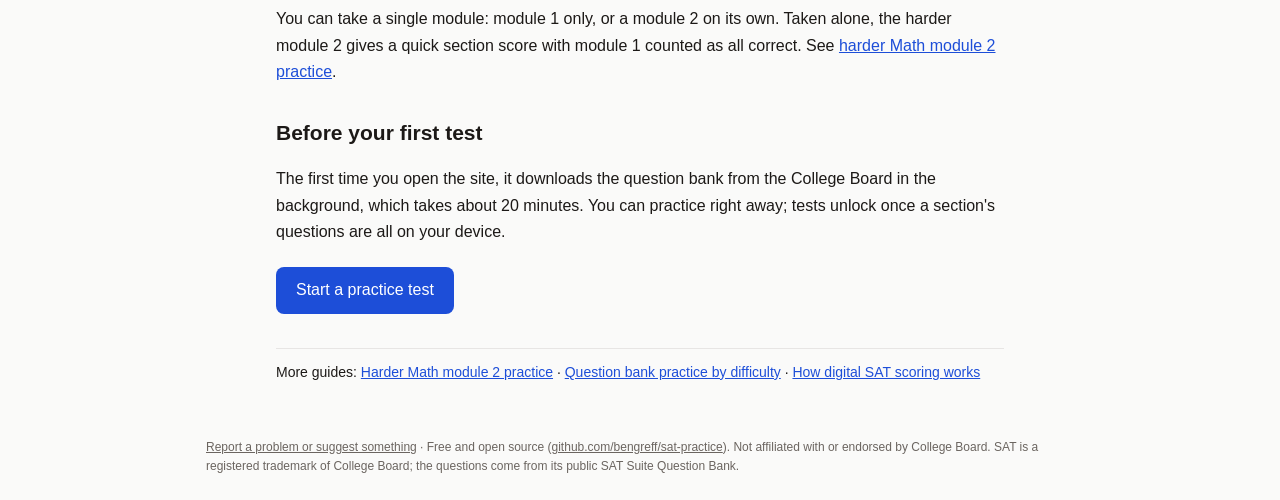
==== commit cc992723: "Installable app, Report links, text size control, figures at their real size - Installable: PNG icon" ====
--- a/guides/digital-sat-practice-test.html
+++ b/guides/digital-sat-practice-test.html
@@ -67,7 +67,8 @@
 <p class="cta"><a class="btn" href="../#tests">Start a practice test</a></p>
 <p class="related">More guides: <a href="harder-math-module-2.html">Harder Math module 2 practice</a> · <a href="sat-question-bank-practice.html">Question bank practice by difficulty</a> · <a href="how-digital-sat-scoring-works.html">How digital SAT scoring works</a></p>
 </main>
-<footer class="wrap foot">Free and open source (<a href="https://github.com/bengreff/sat-practice">github.com/bengreff/sat-practice</a>).
+<footer class="wrap foot"><a href="https://github.com/bengreff/sat-practice/issues/new?template=problem.yml" target="_blank" rel="noopener">Report a problem or suggest something</a>
+  · Free and open source (<a href="https://github.com/bengreff/sat-practice">github.com/bengreff/sat-practice</a>).
   Not affiliated with or endorsed by College Board. SAT is a registered trademark of College Board; the questions come from
   its public SAT Suite Question Bank.</footer>
 </body>
--- a/app/style.css
+++ b/app/style.css
@@ -83,6 +83,10 @@
 figure { margin:12px 0; overflow-x:auto; }
 .q-body svg, .stimulus svg, .rationale svg { max-width:100%; height:auto; }
 .q-body img, .stimulus img, .rationale img { max-width:100%; }
+/* Figures at their real size: older questions declare widths a quarter to half of the image's own size. */
+.q-body img:not(.math-img), .stimulus img:not(.math-img), .rationale img:not(.math-img) { width:auto; height:auto; }
+.q-body svg[role=img], .stimulus svg[role=img], .rationale svg[role=img] { min-width:min(340px, 100%); height:auto; }
+.choice img:not(.math-img) { max-width:min(100%, 280px); }
 img.math-img { vertical-align:middle; }
 .q-body table, .stimulus table, .rationale table { border-collapse:collapse; margin:8px 0; font-size:14px; }
 .q-body td, .q-body th, .stimulus td, .stimulus th, .rationale td, .rationale th { border:1px solid var(--line); padding:4px 10px; text-align:center; }
@@ -204,11 +208,12 @@
 .tool-btn { background:none; border:1px solid transparent; border-radius:8px; padding:6px 10px; cursor:pointer; color:var(--text); font-size:13px; }
 .tool-btn:hover { border-color:var(--line); } .tool-btn.on { border-color:var(--accent); color:var(--accent); background:var(--accent-soft); }
 .menu-wrap { position:relative; }
-.menu { position:absolute; right:0; top:calc(100% + 4px); z-index:45; display:flex; flex-direction:column; min-width:190px; padding:4px;
+.menu { position:absolute; right:0; top:calc(100% + 4px); z-index:45; display:flex; flex-direction:column; min-width:250px; padding:4px;
   background:var(--card); border:1px solid var(--line); border-radius:8px; box-shadow:var(--shadow); }
 .menu[hidden] { display:none; }
-.menu button { background:none; border:0; text-align:left; padding:8px 10px; border-radius:6px; cursor:pointer; color:var(--text); }
-.menu button:hover { background:var(--soft); }
+.menu button, .menu a { background:none; border:0; text-align:left; padding:8px 10px; border-radius:6px; cursor:pointer; color:var(--text); text-decoration:none; font-size:14px; }
+.menu button:hover, .menu a:hover { background:var(--soft); }
+.menu-row { white-space:nowrap; }
 .timer { display:flex; align-items:center; gap:8px; font-weight:700; font-variant-numeric:tabular-nums; font-size:20px; }
 .timer.warn .t { color:var(--bad); }
 .timer.big { font-size:44px; justify-content:center; margin:8px 0 0; }
@@ -326,3 +331,13 @@
 .guide .cta { margin:22px 0; } .guide .cta .btn { font-size:16px; padding:10px 20px; text-decoration:none; display:inline-block; }
 .guide .related { border-top:1px solid var(--line); margin-top:34px; padding-top:12px; font-size:14px; }
 .guide .note { font-size:14px; color:var(--muted); }
+
+/* text size, report links, install */
+.zoomable { zoom:var(--qscale, 1); }
+.report { font-size:12px; color:var(--muted); margin-left:8px; }
+.report:hover { color:var(--accent); }
+.tsize { display:inline-flex; gap:4px; }
+.menu-row { display:flex; justify-content:space-between; align-items:center; gap:10px; padding:6px 10px; font-size:14px; }
+.menu-row span { display:inline-flex; align-items:center; gap:4px; } .menu-row button { padding:4px 8px; border:1px solid var(--line); }
+.menu-row b { min-width:3.2em; text-align:center; font-variant-numeric:tabular-nums; }
+#install { margin-left:6px; }
